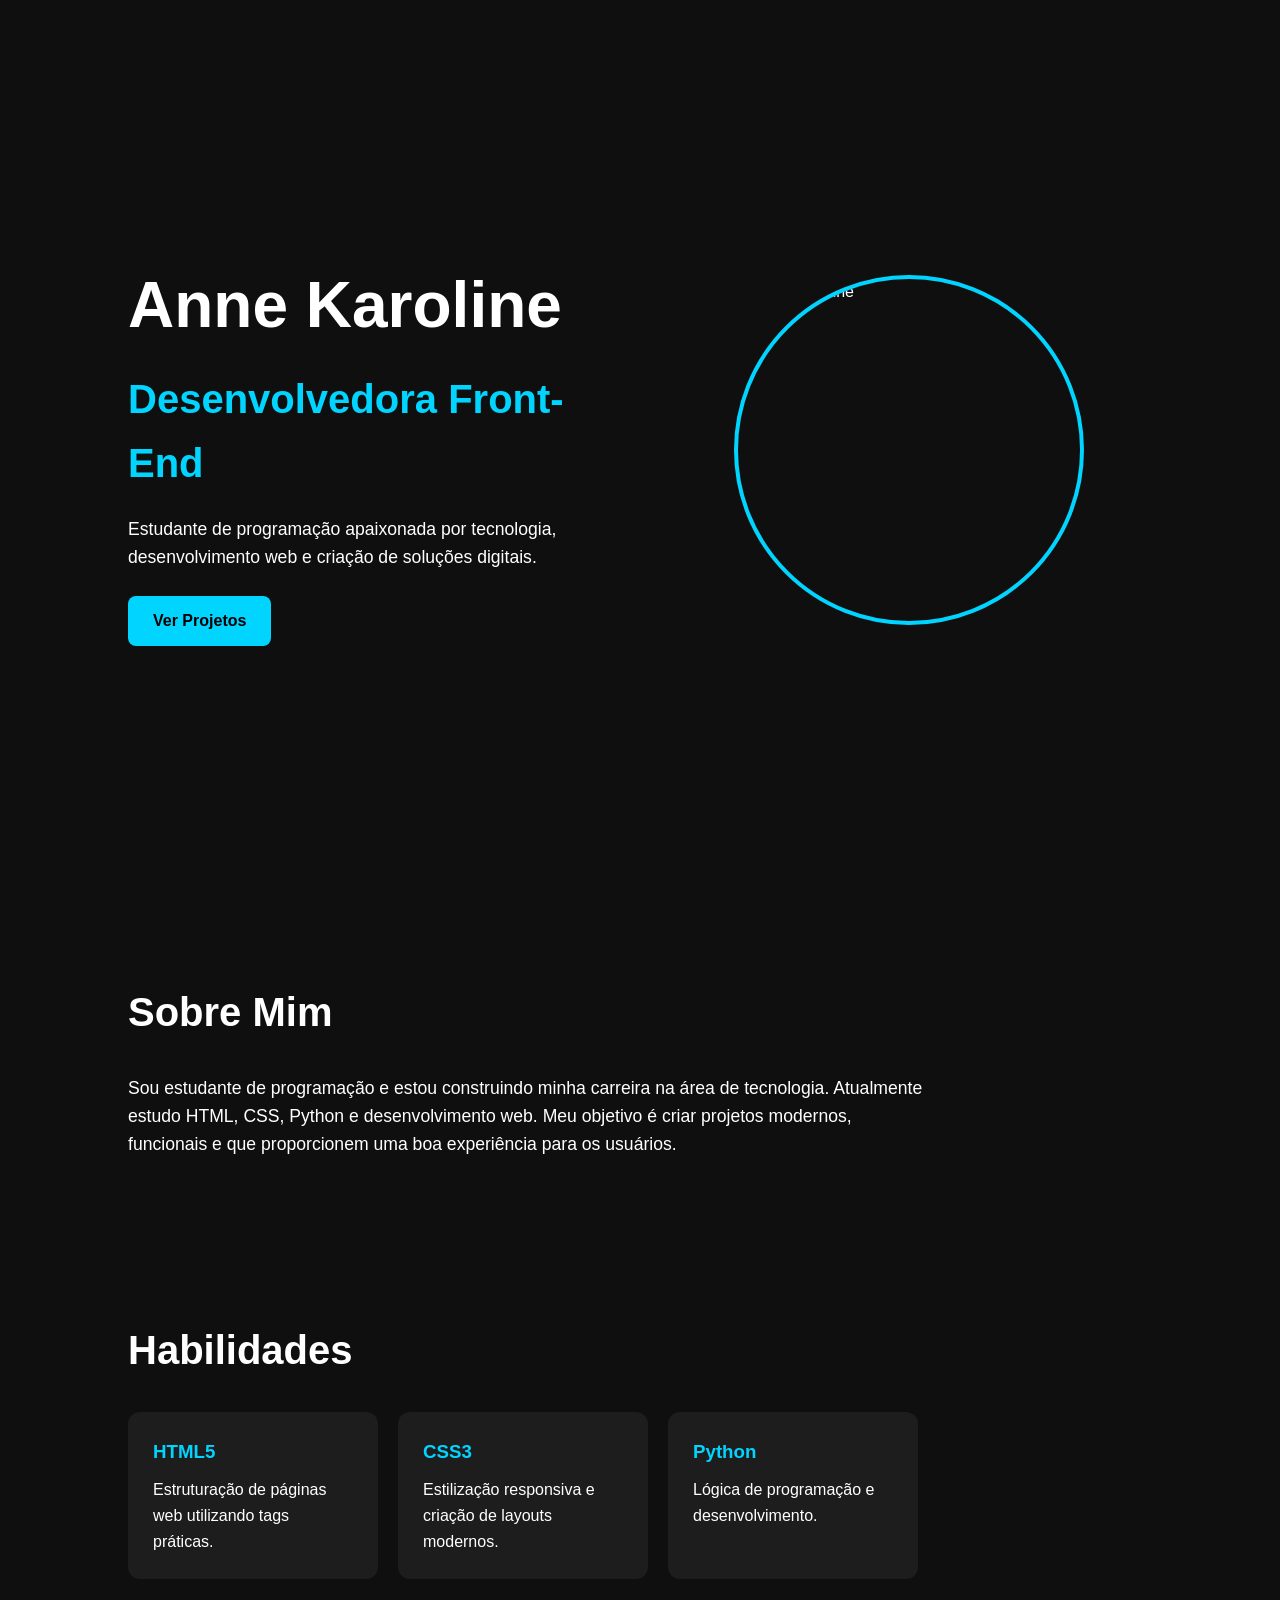
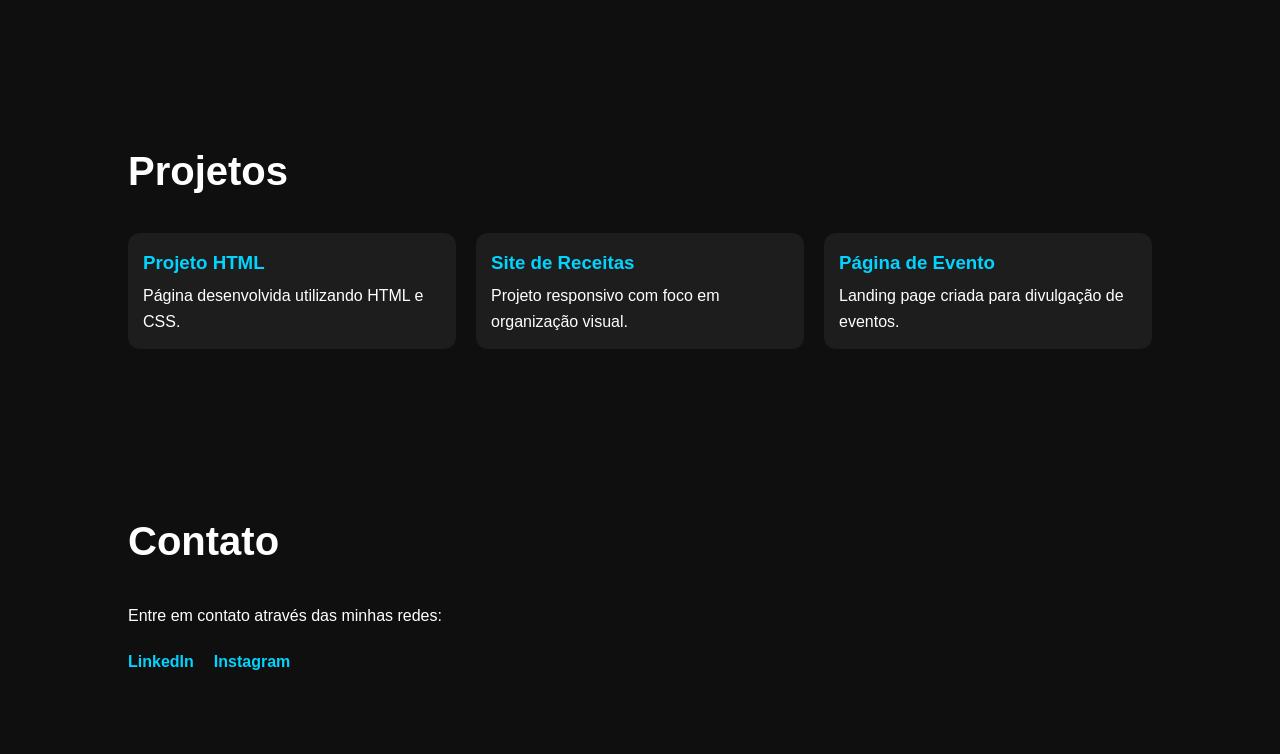
==== Land page pessoal/index.html @ 235d7a1e "Projeto da minha Landing Page" ====
<!DOCTYPE html>
<html lang="pt-BR">

<head>
  <meta charset="UTF-8">
  <meta name="viewport" content="width=device-width, initial-scale=1.0">
  <title>Anne Karoline | Landing Page</title>
  <link rel="stylesheet" href="style.css">
</head>

<body>
  <header class="cabecalho">
    <div class="texto">
      <h1>Anne Karoline</h1>
      <h2>Desenvolvedora Front-End</h2>
      <p>
        Estudante de programação apaixonada por tecnologia,
        desenvolvimento web e criação de soluções digitais.
      </p>
      <a href="#projetos" class="botao">
        Ver Projetos
      </a>
    </div>
    <div class="foto">
      <img src="/imagem/minha foto.jpeg" alt="Anne Karoline">
    </div>
  </header>
  <section id="sobre">
    <h2>Sobre Mim</h2>
    <p>
      Sou estudante de programação e estou construindo minha carreira
      na área de tecnologia. Atualmente estudo HTML, CSS, Python e desenvolvimento web. Meu objetivo é criar
      projetos modernos, funcionais e que proporcionem uma boa
      experiência para os usuários.
    </p>
  </section>
  <section id="habilidades">
    <h2>Habilidades</h2>
    <div class="cards">
      <div class="card">
        <h3>HTML5</h3>
        <p>
          Estruturação de páginas web utilizando tags práticas.
        </p>
      </div>
      <div class="card">
        <h3>CSS3</h3>
        <p>
          Estilização responsiva e criação de layouts modernos.
        </p>
      </div>
      <div class="card">
        <h3>Python</h3>
        <p>
          Lógica de programação e desenvolvimento.
        </p>
      </div>
    </div>
  </section>
  <section id="projetos">
    <h2>Projetos</h2>
    <div class="projetos-grid">
      <a href="/Projeto HTML.html"  class="projeto">
        <h3>Projeto HTML</h3>
        <p>
          Página desenvolvida utilizando HTML e CSS.
        </p>
      </a>
      <a href="/Site de Receitas.html" class="projeto">
        <h3>Site de Receitas</h3>
        <p>
          Projeto responsivo com foco em organização visual.
        </p>
      </a>
      <a href="/Página de eventos-Atividade de programação web/index.html" target="_blank" class="projeto">
        <h3>Página de Evento</h3>
        <p>
          Landing page criada para divulgação de eventos.
        </p>
      </a>
    </div>
  </section>
  <section id="contato">
    <h2>Contato</h2>
    <p>
      Entre em contato através das minhas redes:
    </p>
    <div class="redes">
      <a href="https://www.linkedin.com/in/anne-karoline-silva-oliveira-94b336380/" target="_blank"> <!-- 'target = "_blank"' é para abrir um link em um navegador externo, para não sair da aba atual. Sem ele a página atual é substituída pela página do link. -->
        LinkedIn
      </a>
      <a href="https://www.instagram.com/anne_devv/" target="_blank">
        Instagram
      </a>
    </div>
  </section>
</body>

</html>
---- Land page pessoal/style.css ----
* {
  margin: 0;
  padding: 0;
  box-sizing: border-box;
}

body {
  font-family: Arial, sans-serif;
  background: #0f0f0f;
  color: white;
  line-height: 1.6;
}

section {
  padding: 80px 10%;
}

h2 {
  font-size: 2.5rem;
  margin-bottom: 30px;
}

.cabecalho {
  min-height: 100vh;
  display: flex;
  justify-content: space-between;
  align-items: center;
  padding: 0 10%;
  gap: 50px;
}

.cabecalho .texto {
  flex: 1;
}

.cabecalho h1 {
  font-size: 4rem;
  margin-bottom: 10px;
}

.cabecalho h2 {
  color: #00d4ff;
  margin-bottom: 20px;
}

.cabecalho p {
  font-size: 1.1rem;
  max-width: 600px;
}

.cabecalho .foto {
  flex: 1;
  display: flex;
  justify-content: center;
}

.cabecalho img {
  width: 350px;
  height: 350px;
  object-fit: cover;
  border-radius: 50%;
  border: 4px solid #00d4ff;
}

.botao {
  display: inline-block;
  margin-top: 25px;
  background: #00d4ff;
  color: black;
  padding: 12px 25px;
  border-radius: 8px;
  text-decoration: none;
  font-weight: bold;
  transition: 0.3s;
}

.botao:hover {
  transform: translateY(-3px);
}

#sobre p {
  max-width: 800px;
  font-size: 1.1rem;
}

.cards {
  display: flex;
  flex-wrap: wrap;
  gap: 20px;
}

.card {
  background: #1d1d1d;
  padding: 25px;
  border-radius: 12px;
  width: 250px;
  transition: 0.3s;
}

.card:hover {
  transform: translateY(-5px);
}

.card h3 {
  color: #00d4ff;
  margin-bottom: 10px;
}

.projetos-grid {
  display: grid;
  grid-template-columns: repeat(auto-fit, minmax(300px, 1fr));
  gap: 20px;
}

.projeto {
  text-decoration: none;
  color: white;
  background: #1d1d1d;
  border-radius: 12px;
  overflow: hidden;
  transition: 0.3s;
}

.projeto:hover {
  transform: translateY(-5px);
}

.projeto img {
  width: 100%;
  height: 200px;
  object-fit: cover;
}

.projeto h3 {
  padding: 15px 15px 5px;
  color: #00d4ff;
}

.projeto p {
  padding: 0 15px 15px;
}

#contato p {
  margin-bottom: 20px;
}

.redes {
  display: flex;
  gap: 20px;
  flex-wrap: wrap;
}

.redes a {
  text-decoration: none;
  color: #00d4ff;
  font-weight: bold;
  transition: 0.3s;
}

.redes a:hover {
  color: white;
}

@media (max-width: 768px) {
  .cabecalho {
    flex-direction: column-reverse;
    text-align: center;
    padding-top: 50px;
  }

  .cabecalho h1 {
    font-size: 3rem;
  }

  .cabecalho img {
    width: 250px;
    height: 250px;
  }

  .cards {
    justify-content: center;
  }

  .redes {
    justify-content: center;
  }
}

.voltar {
  margin: 30px;
}

.voltar a {
  color: white;
  text-decoration: none;
  font-size: 18px;
  font-weight: bold;
  transition: 0.3s;
}

.voltar a:hover {
  color: #00d4ff;
}

.desenv {
  background-color: #1d1d1d;
  color: #00d4ff;
  text-align: center;
  padding: 20px;
  margin: 50px auto;
  max-width: 600px;
  border-radius: 10px;
  font-size: 1.2rem;
  font-weight: bold;
  border: 2px solid #00d4ff;
  transition: all 0.3s ease;
}

.desenv:hover {
  transform: translateY(-8px);
  box-shadow: 0 0 20px rgba(0, 212, 255, 0.5);
}
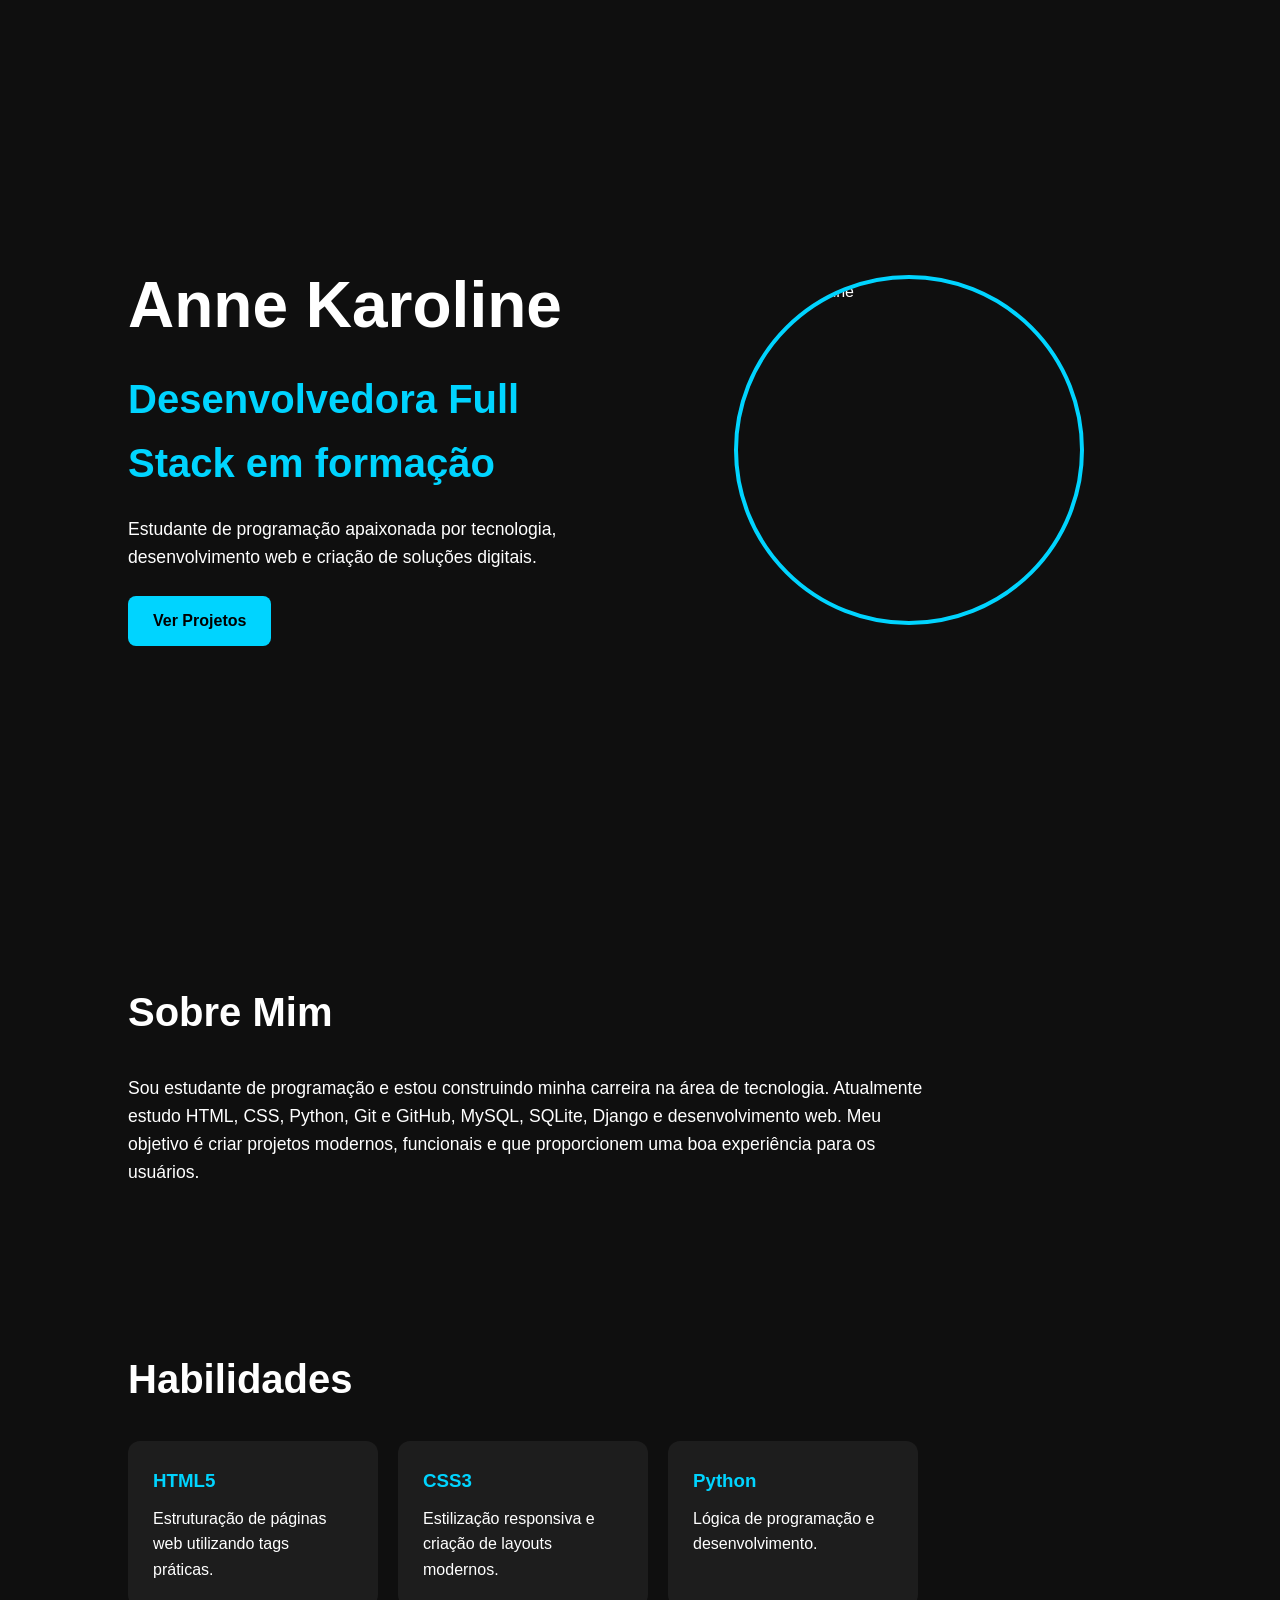
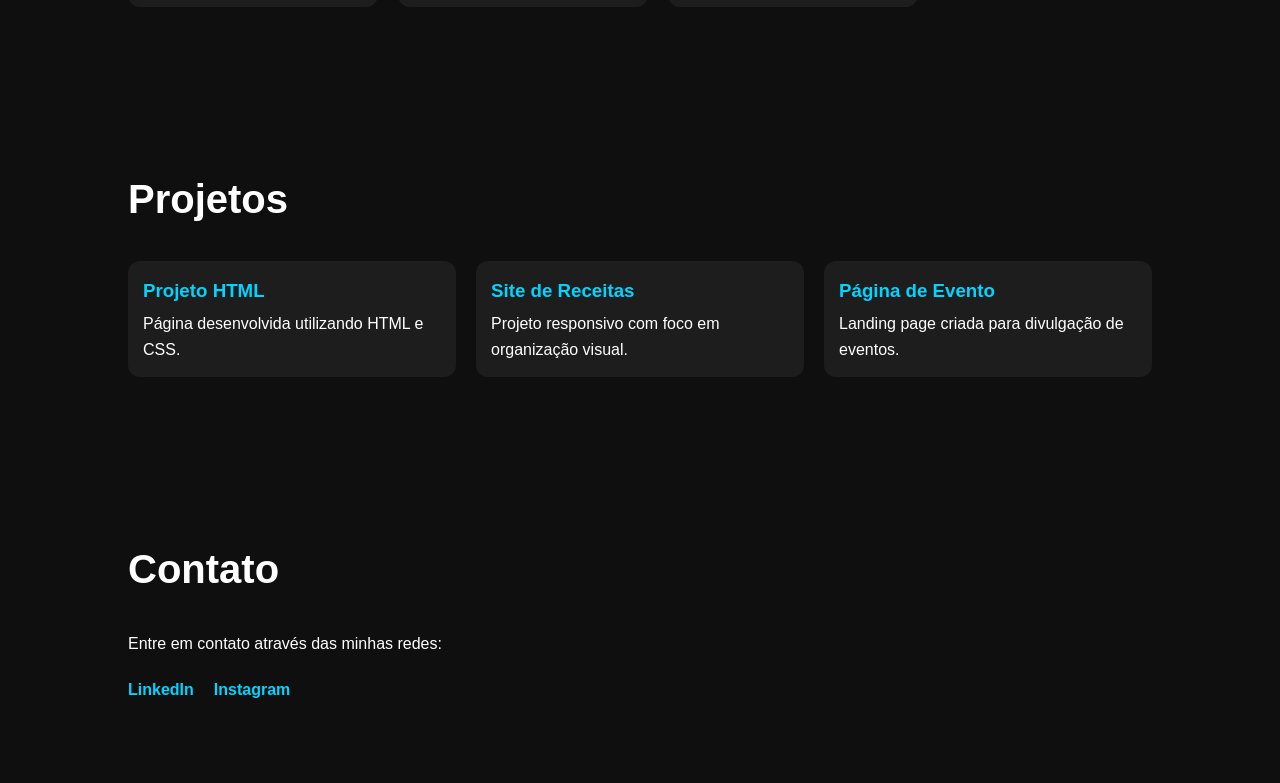
==== commit c32f28a2: "Atualização da área e estudos Atualização da minha área de carreira escolhida e acrescentando mais a" ====
--- a/Land page pessoal/index.html
+++ b/Land page pessoal/index.html
@@ -12,7 +12,7 @@
   <header class="cabecalho">
     <div class="texto">
       <h1>Anne Karoline</h1>
-      <h2>Desenvolvedora Front-End</h2>
+      <h2>Desenvolvedora Full Stack em formação</h2>
       <p>
         Estudante de programação apaixonada por tecnologia,
         desenvolvimento web e criação de soluções digitais.
@@ -29,7 +29,7 @@
     <h2>Sobre Mim</h2>
     <p>
       Sou estudante de programação e estou construindo minha carreira
-      na área de tecnologia. Atualmente estudo HTML, CSS, Python e desenvolvimento web. Meu objetivo é criar
+      na área de tecnologia. Atualmente estudo HTML, CSS, Python, Git e GitHub, MySQL, SQLite, Django e desenvolvimento web. Meu objetivo é criar
       projetos modernos, funcionais e que proporcionem uma boa
       experiência para os usuários.
     </p>
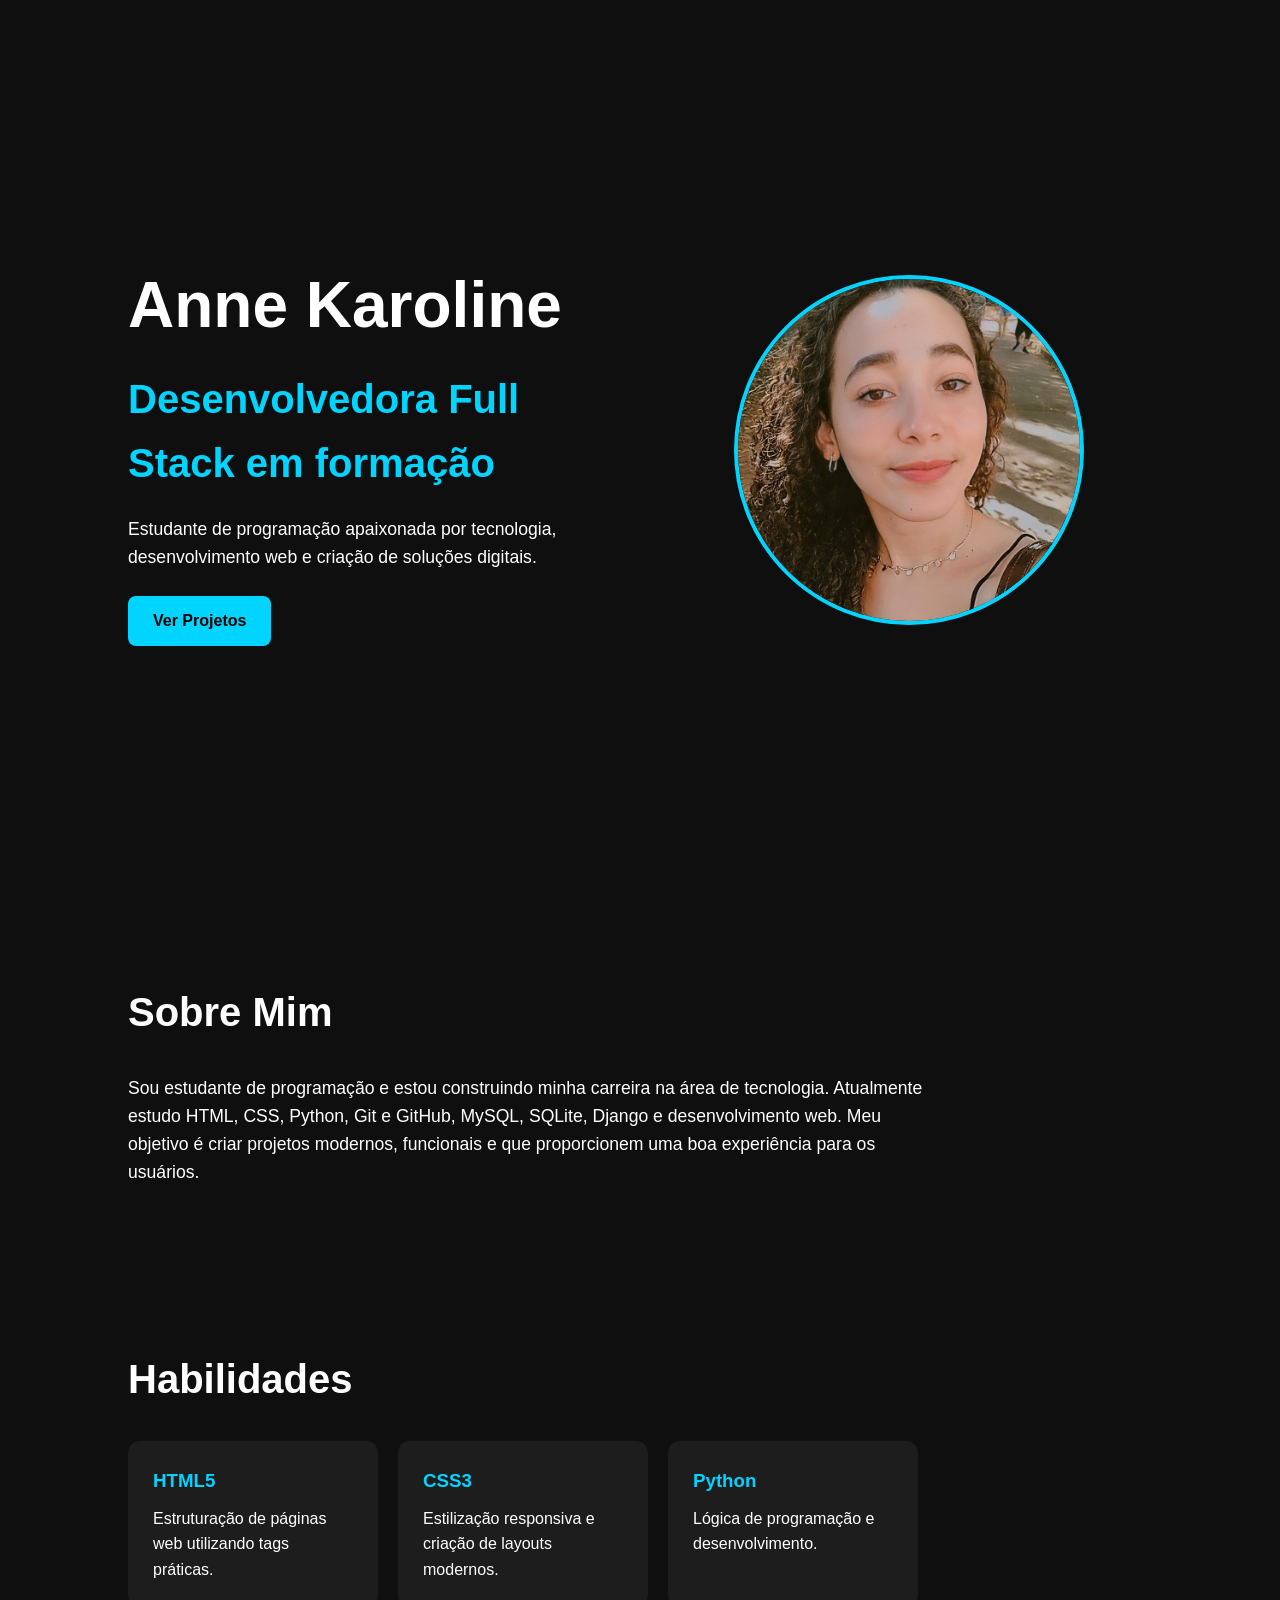
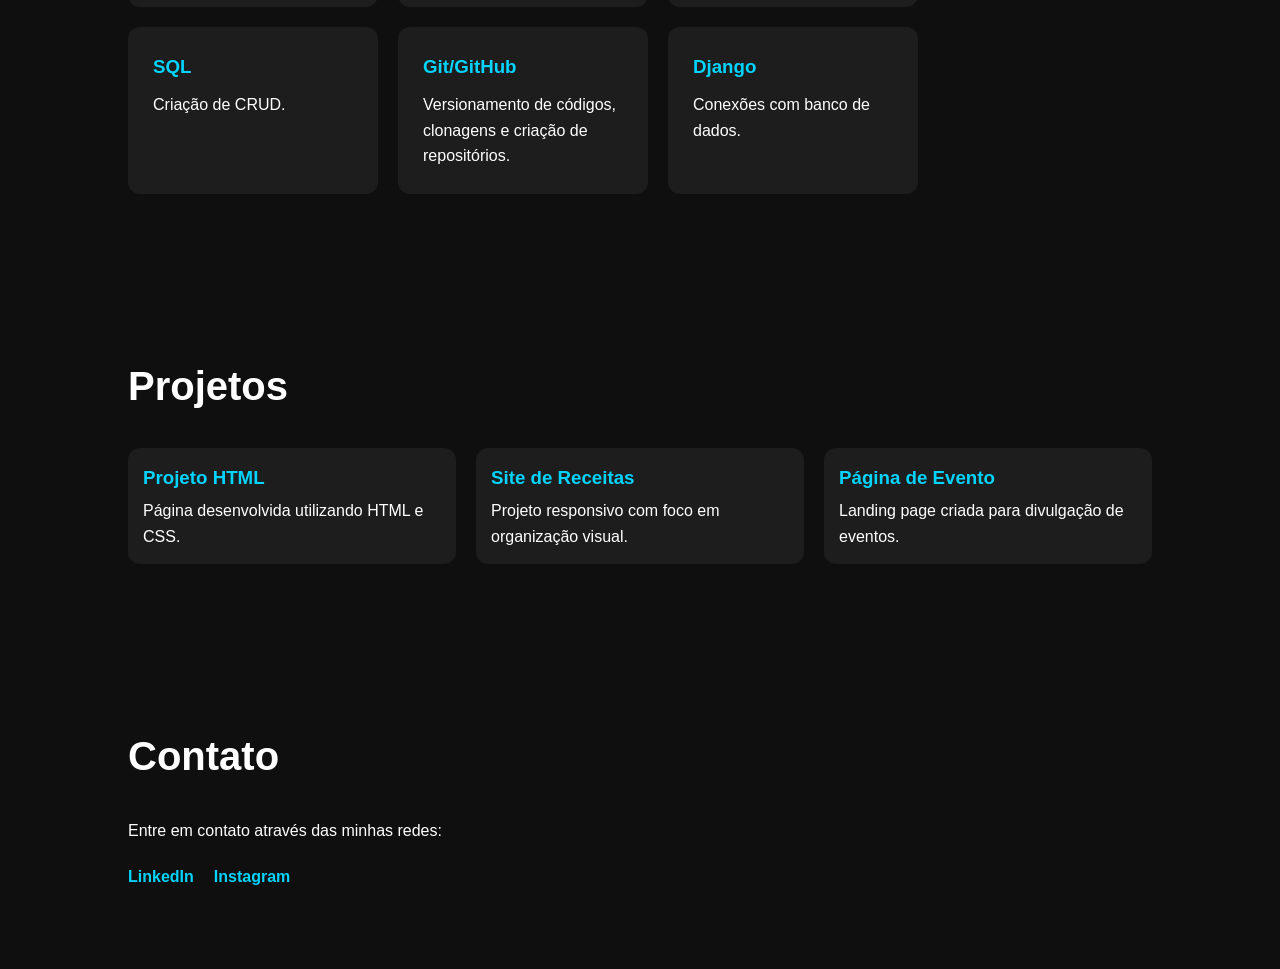
==== commit 2e63169b: "Atualização da landing page Alterei caminho da minha foto de perfil, caminho da página inicial, apag" ====
--- a/Land page pessoal/index.html
+++ b/Land page pessoal/index.html
@@ -22,7 +22,7 @@
       </a>
     </div>
     <div class="foto">
-      <img src="/imagem/minha foto.jpeg" alt="Anne Karoline">
+      <img src="/Land page pessoal/imagem/minha foto.jpeg" alt="Anne Karoline">
     </div>
   </header>
   <section id="sobre">
@@ -55,24 +55,42 @@
           Lógica de programação e desenvolvimento.
         </p>
       </div>
+      <div class="card">
+        <h3>SQL</h3>
+        <p>
+          Criação de CRUD.
+        </p>
+      </div>
+      <div class="card">
+        <h3>Git/GitHub</h3>
+        <p>
+          Versionamento de códigos, clonagens e criação de repositórios.
+        </p>
+      </div>
+      <div class="card">
+        <h3>Django</h3>
+        <p>
+          Conexões com banco de dados.
+        </p>
+      </div>
     </div>
   </section>
   <section id="projetos">
     <h2>Projetos</h2>
     <div class="projetos-grid">
-      <a href="/Projeto HTML.html"  class="projeto">
+      <a href="/Land page pessoal/Projeto HTML.html"  class="projeto">
         <h3>Projeto HTML</h3>
         <p>
           Página desenvolvida utilizando HTML e CSS.
         </p>
       </a>
-      <a href="/Site de Receitas.html" class="projeto">
+      <a href="/Land page pessoal/Site de Receitas.html" class="projeto">
         <h3>Site de Receitas</h3>
         <p>
           Projeto responsivo com foco em organização visual.
         </p>
       </a>
-      <a href="/Página de eventos-Atividade de programação web/index.html" target="_blank" class="projeto">
+      <a href="/Land page pessoal/paginadeeventos.html" target="_blank" class="projeto">
         <h3>Página de Evento</h3>
         <p>
           Landing page criada para divulgação de eventos.
